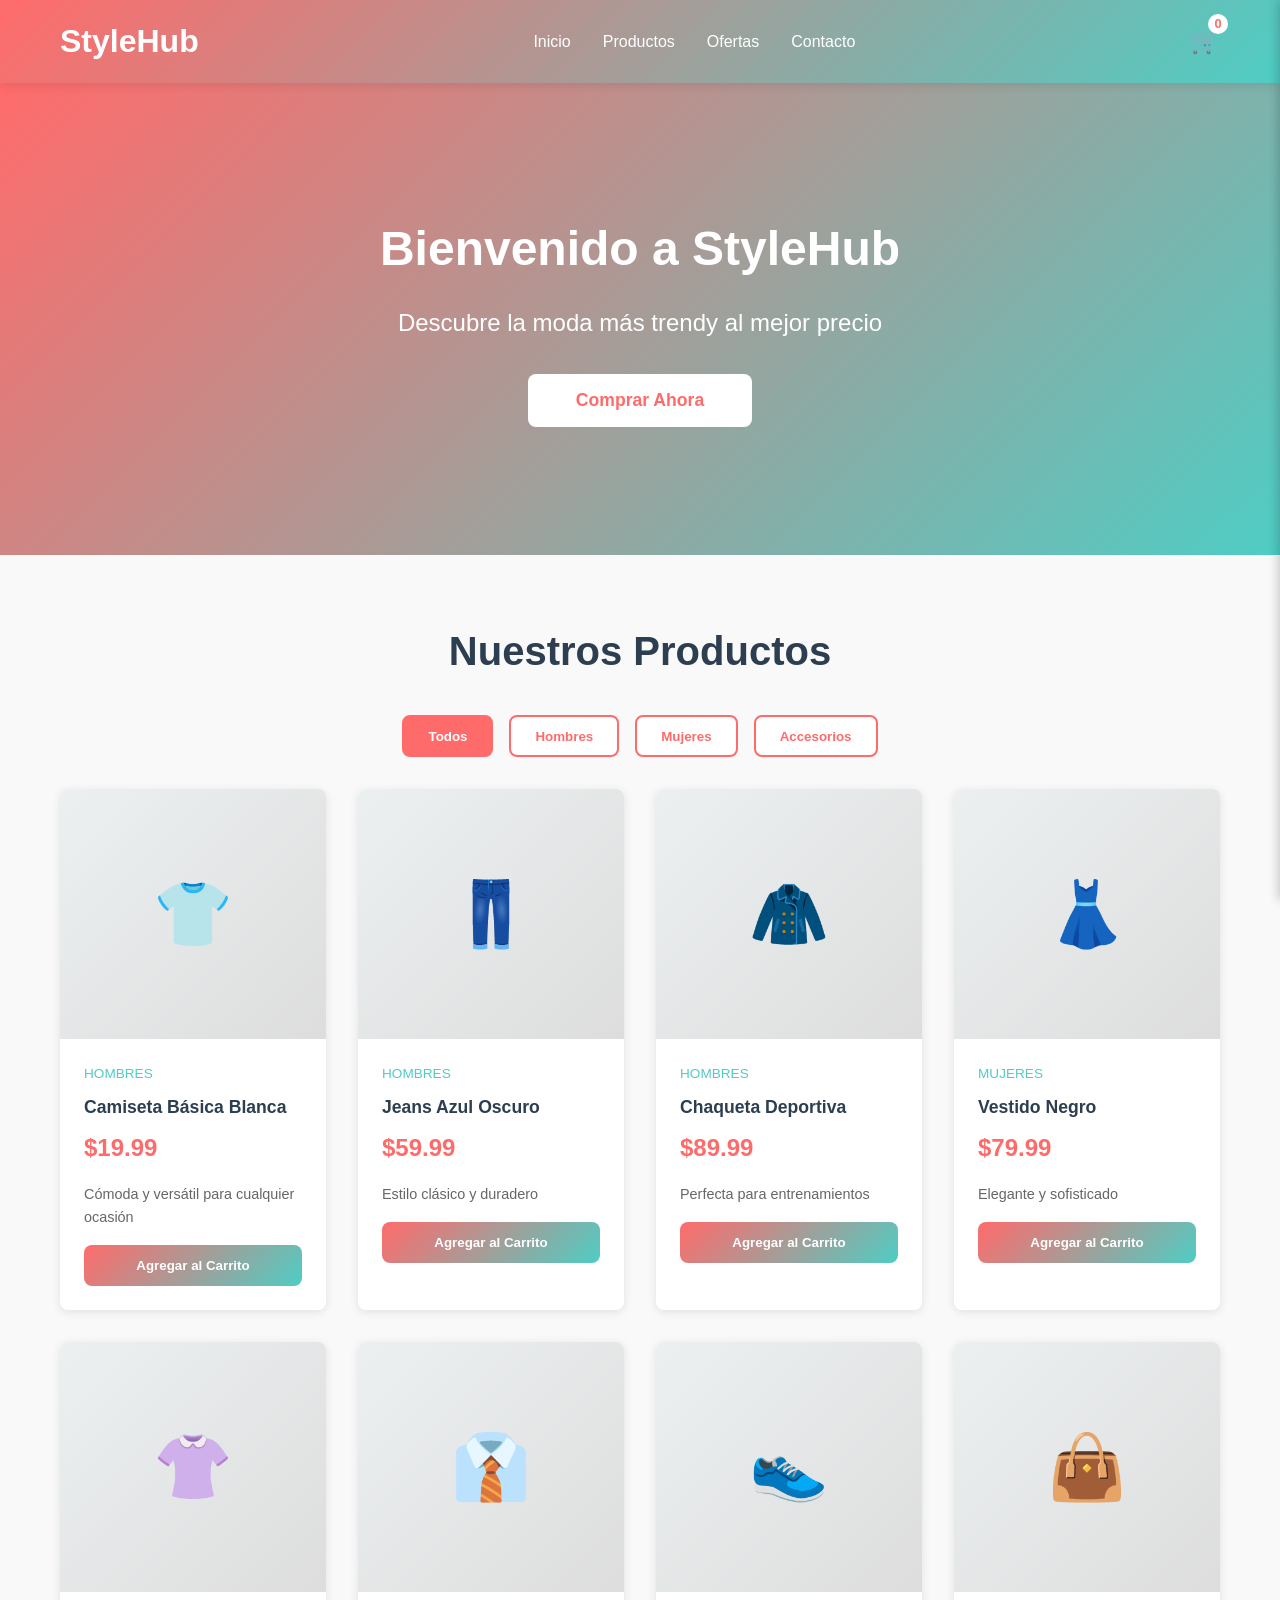
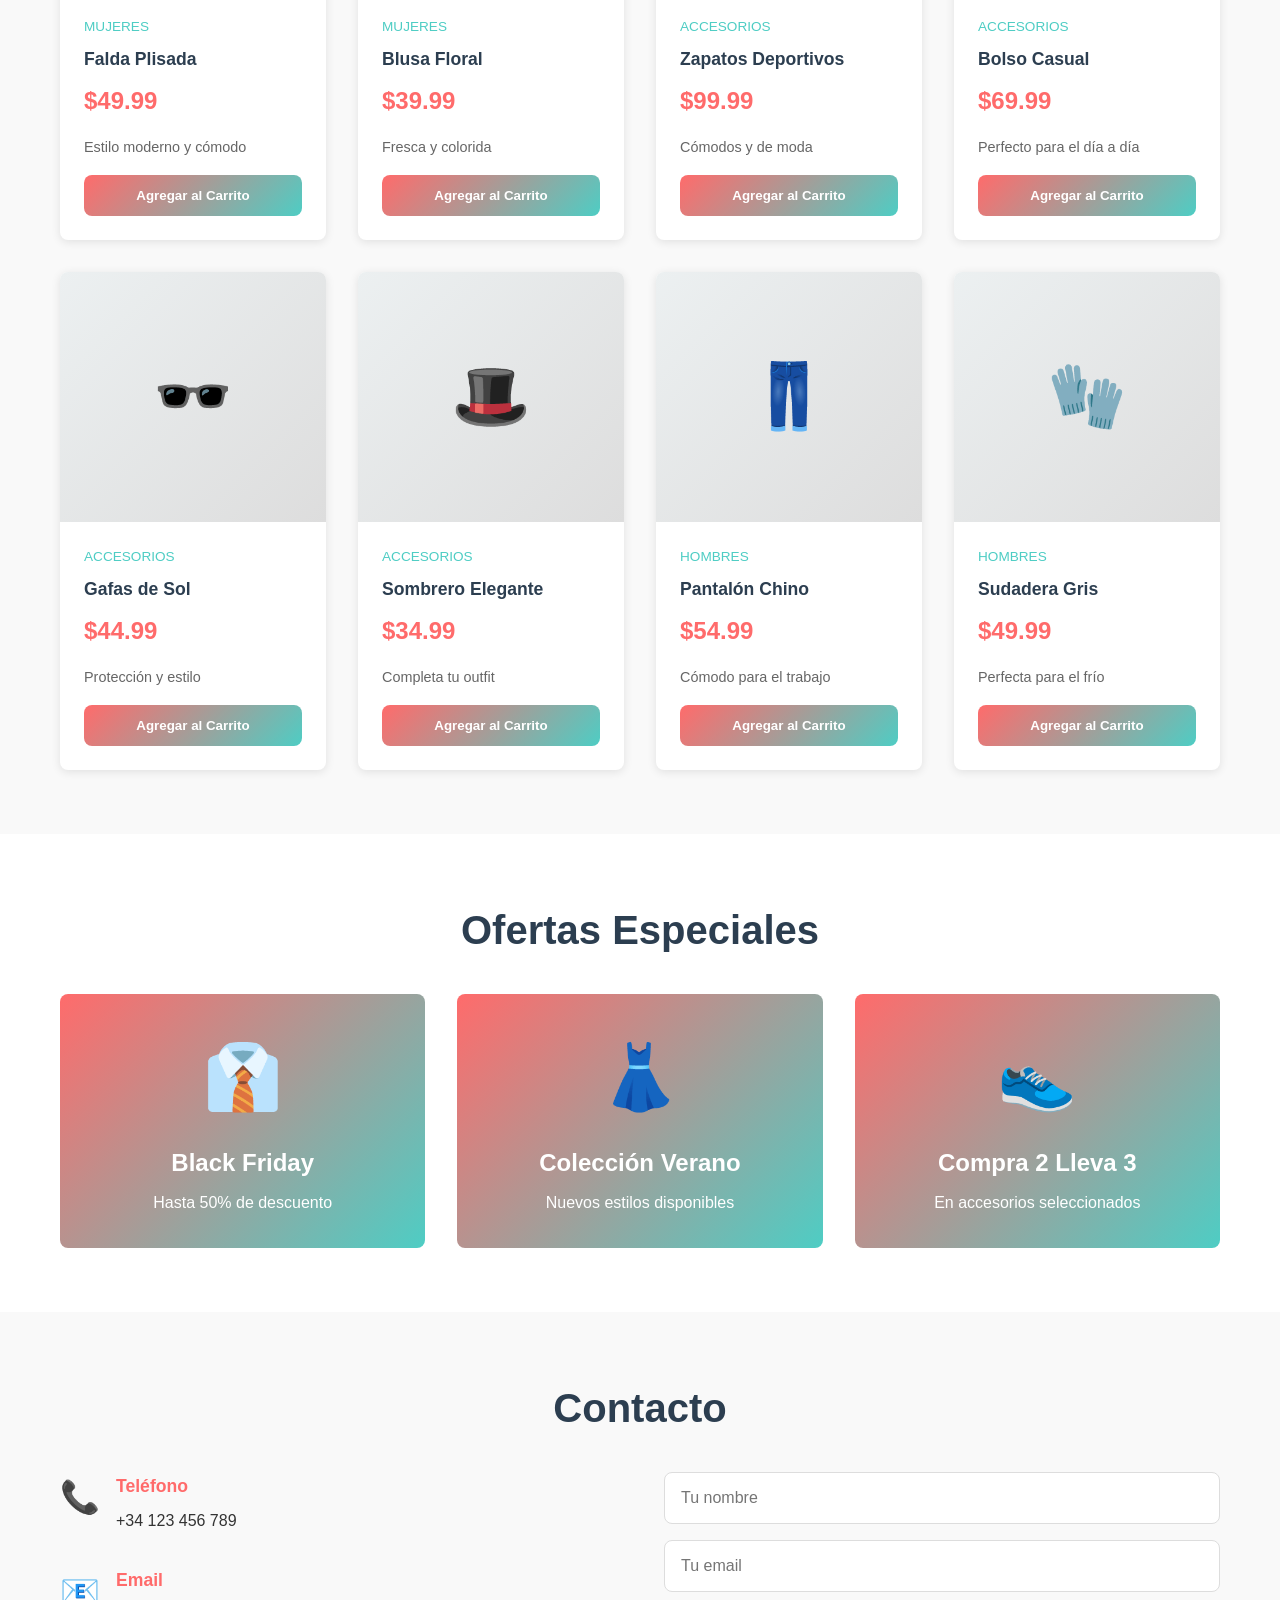
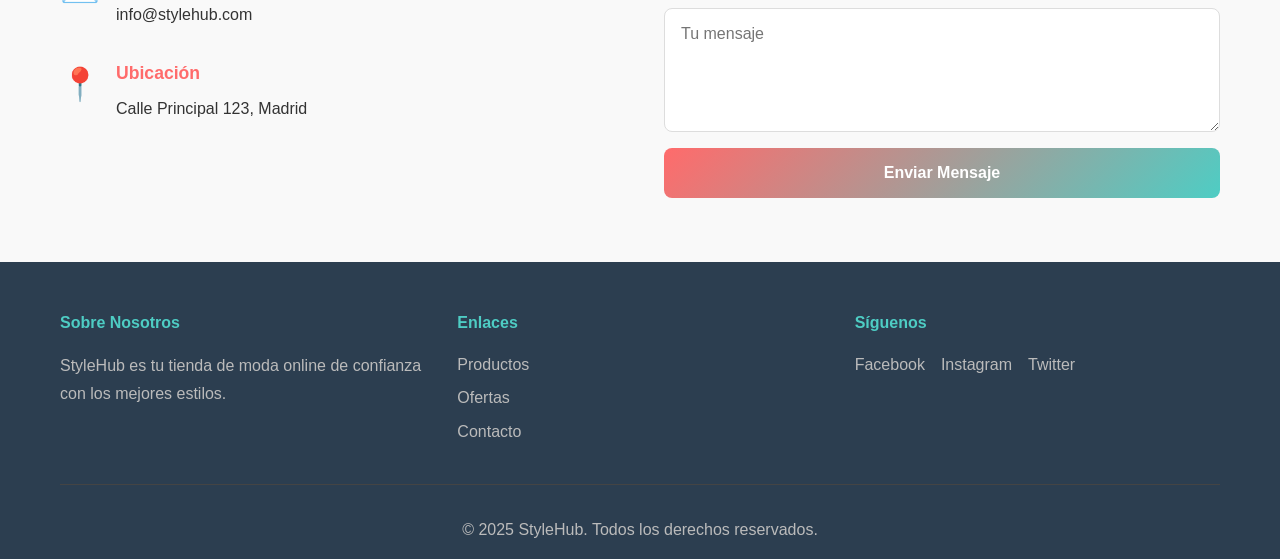
==== 01_Proyecto/index.html @ cab432ef "Add files via upload" ====
<!DOCTYPE html>
<html lang="es">
<head>
    <meta charset="UTF-8">
    <meta name="viewport" content="width=device-width, initial-scale=1.0">
    <title>StyleHub - Tienda de Ropa</title>
    <link rel="stylesheet" href="styles.css">
</head>
<body>
    <!-- Header -->
    <header class="header">
        <div class="container">
            <div class="header-content">
                <div class="logo">
                    <h1>StyleHub</h1>
                </div>
                <nav class="nav">
                    <a href="#inicio">Inicio</a>
                    <a href="#productos">Productos</a>
                    <a href="#ofertas">Ofertas</a>
                    <a href="#contacto">Contacto</a>
                </nav>
                <div class="cart-icon" onclick="toggleCart()">
                    <span>🛒</span>
                    <span class="cart-count" id="cartCount">0</span>
                </div>
            </div>
        </div>
    </header>

    <!-- Carrito desplegable -->
    <div class="cart-sidebar" id="cartSidebar">
        <div class="cart-header">
            <h2>Mi Carrito</h2>
            <button onclick="toggleCart()" class="close-btn">&times;</button>
        </div>
        <div class="cart-items" id="cartItems">
            <p class="empty-cart">El carrito está vacío</p>
        </div>
        <div class="cart-footer">
            <div class="cart-total">
                <strong>Total: $<span id="cartTotal">0.00</span></strong>
            </div>
            <button class="checkout-btn" onclick="checkout()">Comprar</button>
        </div>
    </div>

    <!-- Hero Section -->
    <section class="hero" id="inicio">
        <div class="hero-content">
            <h2>Bienvenido a StyleHub</h2>
            <p>Descubre la moda más trendy al mejor precio</p>
            <button class="cta-btn" onclick="scrollToProducts()">Comprar Ahora</button>
        </div>
    </section>

    <!-- Productos -->
    <section class="products-section" id="productos">
        <div class="container">
            <h2 class="section-title">Nuestros Productos</h2>
            <div class="filters">
                <button class="filter-btn active" onclick="filterProducts('todos')">Todos</button>
                <button class="filter-btn" onclick="filterProducts('hombres')">Hombres</button>
                <button class="filter-btn" onclick="filterProducts('mujeres')">Mujeres</button>
                <button class="filter-btn" onclick="filterProducts('accesorios')">Accesorios</button>
            </div>
            <div class="products-grid" id="productsGrid">
                <!-- Los productos se generarán con JavaScript -->
            </div>
        </div>
    </section>

    <!-- Ofertas -->
    <section class="offers-section" id="ofertas">
        <div class="container">
            <h2 class="section-title">Ofertas Especiales</h2>
            <div class="offers-grid">
                <div class="offer-card">
                    <div class="offer-image">👔</div>
                    <h3>Black Friday</h3>
                    <p>Hasta 50% de descuento</p>
                </div>
                <div class="offer-card">
                    <div class="offer-image">👗</div>
                    <h3>Colección Verano</h3>
                    <p>Nuevos estilos disponibles</p>
                </div>
                <div class="offer-card">
                    <div class="offer-image">👟</div>
                    <h3>Compra 2 Lleva 3</h3>
                    <p>En accesorios seleccionados</p>
                </div>
            </div>
        </div>
    </section>

    <!-- Contacto -->
    <section class="contact-section" id="contacto">
        <div class="container">
            <h2 class="section-title">Contacto</h2>
            <div class="contact-content">
                <div class="contact-info">
                    <div class="info-item">
                        <span class="icon">📞</span>
                        <div>
                            <h4>Teléfono</h4>
                            <p>+34 123 456 789</p>
                        </div>
                    </div>
                    <div class="info-item">
                        <span class="icon">📧</span>
                        <div>
                            <h4>Email</h4>
                            <p>info@stylehub.com</p>
                        </div>
                    </div>
                    <div class="info-item">
                        <span class="icon">📍</span>
                        <div>
                            <h4>Ubicación</h4>
                            <p>Calle Principal 123, Madrid</p>
                        </div>
                    </div>
                </div>
                <form class="contact-form" onsubmit="handleSubmit(event)">
                    <input type="text" placeholder="Tu nombre" required>
                    <input type="email" placeholder="Tu email" required>
                    <textarea placeholder="Tu mensaje" rows="5" required></textarea>
                    <button type="submit" class="submit-btn">Enviar Mensaje</button>
                </form>
            </div>
        </div>
    </section>

    <!-- Footer -->
    <footer class="footer">
        <div class="container">
            <div class="footer-content">
                <div class="footer-section">
                    <h4>Sobre Nosotros</h4>
                    <p>StyleHub es tu tienda de moda online de confianza con los mejores estilos.</p>
                </div>
                <div class="footer-section">
                    <h4>Enlaces</h4>
                    <ul>
                        <li><a href="#productos">Productos</a></li>
                        <li><a href="#ofertas">Ofertas</a></li>
                        <li><a href="#contacto">Contacto</a></li>
                    </ul>
                </div>
                <div class="footer-section">
                    <h4>Síguenos</h4>
                    <div class="social-links">
                        <a href="#">Facebook</a>
                        <a href="#">Instagram</a>
                        <a href="#">Twitter</a>
                    </div>
                </div>
            </div>
            <div class="footer-bottom">
                <p>&copy; 2025 StyleHub. Todos los derechos reservados.</p>
            </div>
        </div>
    </footer>

    <script src="script.js"></script>
</body>
</html>
---- 01_Proyecto/styles.css ----
* {
    margin: 0;
    padding: 0;
    box-sizing: border-box;
}

:root {
    --primary-color: #ff6b6b;
    --secondary-color: #4ecdc4;
    --dark-color: #2c3e50;
    --light-color: #ecf0f1;
    --text-color: #333;
    --border-radius: 8px;
    --transition: all 0.3s ease;
}

body {
    font-family: 'Segoe UI', Tahoma, Geneva, Verdana, sans-serif;
    color: var(--text-color);
    line-height: 1.6;
    overflow-x: hidden;
}

.container {
    max-width: 1200px;
    margin: 0 auto;
    padding: 0 20px;
}

/* Header */
.header {
    background: linear-gradient(135deg, var(--primary-color), var(--secondary-color));
    color: white;
    padding: 1rem 0;
    position: sticky;
    top: 0;
    z-index: 100;
    box-shadow: 0 2px 10px rgba(0, 0, 0, 0.1);
}

.header-content {
    display: flex;
    justify-content: space-between;
    align-items: center;
}

.logo h1 {
    font-size: 2rem;
    font-weight: 700;
}

.nav {
    display: flex;
    gap: 2rem;
}

.nav a {
    color: white;
    text-decoration: none;
    font-weight: 500;
    transition: var(--transition);
}

.nav a:hover {
    opacity: 0.8;
    text-shadow: 0 0 10px rgba(255, 255, 255, 0.5);
}

.cart-icon {
    position: relative;
    cursor: pointer;
    font-size: 1.5rem;
    transition: var(--transition);
}

.cart-icon:hover {
    transform: scale(1.1);
}

.cart-count {
    position: absolute;
    top: -8px;
    right: -8px;
    background: #fff;
    color: var(--primary-color);
    border-radius: 50%;
    width: 20px;
    height: 20px;
    display: flex;
    align-items: center;
    justify-content: center;
    font-size: 0.8rem;
    font-weight: bold;
}

/* Carrito Sidebar */
.cart-sidebar {
    position: fixed;
    right: -400px;
    top: 0;
    width: 400px;
    height: 100vh;
    background: white;
    box-shadow: -2px 0 10px rgba(0, 0, 0, 0.2);
    z-index: 1000;
    display: flex;
    flex-direction: column;
    transition: var(--transition);
}

.cart-sidebar.active {
    right: 0;
}

.cart-header {
    display: flex;
    justify-content: space-between;
    align-items: center;
    padding: 1.5rem;
    border-bottom: 1px solid var(--light-color);
}

.cart-header h2 {
    color: var(--primary-color);
}

.close-btn {
    background: none;
    border: none;
    font-size: 1.5rem;
    cursor: pointer;
    color: var(--text-color);
}

.cart-items {
    flex: 1;
    overflow-y: auto;
    padding: 1rem;
}

.cart-item {
    display: flex;
    justify-content: space-between;
    align-items: center;
    padding: 1rem;
    border-bottom: 1px solid var(--light-color);
    border-radius: var(--border-radius);
    margin-bottom: 0.5rem;
}

.cart-item-info {
    flex: 1;
}

.cart-item-name {
    font-weight: 600;
    margin-bottom: 0.25rem;
}

.cart-item-price {
    color: var(--primary-color);
    font-weight: 700;
}

.cart-item-remove {
    background: none;
    border: none;
    color: #e74c3c;
    cursor: pointer;
    font-size: 1rem;
}

.empty-cart {
    text-align: center;
    color: #999;
    padding: 2rem;
}

.cart-footer {
    border-top: 2px solid var(--light-color);
    padding: 1.5rem;
}

.cart-total {
    text-align: right;
    margin-bottom: 1rem;
    font-size: 1.2rem;
}

.checkout-btn {
    width: 100%;
    padding: 1rem;
    background: linear-gradient(135deg, var(--primary-color), var(--secondary-color));
    color: white;
    border: none;
    border-radius: var(--border-radius);
    font-size: 1rem;
    font-weight: 600;
    cursor: pointer;
    transition: var(--transition);
}

.checkout-btn:hover {
    transform: translateY(-2px);
    box-shadow: 0 5px 20px rgba(0, 0, 0, 0.2);
}

/* Hero Section */
.hero {
    background: linear-gradient(135deg, var(--primary-color), var(--secondary-color));
    color: white;
    padding: 8rem 2rem;
    text-align: center;
}

.hero-content h2 {
    font-size: 3rem;
    margin-bottom: 1rem;
}

.hero-content p {
    font-size: 1.5rem;
    margin-bottom: 2rem;
}

.cta-btn {
    padding: 1rem 3rem;
    background: white;
    color: var(--primary-color);
    border: none;
    border-radius: var(--border-radius);
    font-size: 1.1rem;
    font-weight: 600;
    cursor: pointer;
    transition: var(--transition);
}

.cta-btn:hover {
    transform: scale(1.05);
    box-shadow: 0 5px 20px rgba(0, 0, 0, 0.2);
}

/* Products Section */
.products-section {
    padding: 4rem 0;
    background: #f9f9f9;
}

.section-title {
    text-align: center;
    font-size: 2.5rem;
    margin-bottom: 2rem;
    color: var(--dark-color);
}

.filters {
    display: flex;
    gap: 1rem;
    justify-content: center;
    margin-bottom: 2rem;
    flex-wrap: wrap;
}

.filter-btn {
    padding: 0.7rem 1.5rem;
    border: 2px solid var(--primary-color);
    background: white;
    color: var(--primary-color);
    border-radius: var(--border-radius);
    cursor: pointer;
    transition: var(--transition);
    font-weight: 600;
}

.filter-btn.active {
    background: var(--primary-color);
    color: white;
}

.filter-btn:hover {
    background: var(--primary-color);
    color: white;
}

.products-grid {
    display: grid;
    grid-template-columns: repeat(auto-fill, minmax(250px, 1fr));
    gap: 2rem;
}

.product-card {
    background: white;
    border-radius: var(--border-radius);
    overflow: hidden;
    box-shadow: 0 2px 10px rgba(0, 0, 0, 0.1);
    transition: var(--transition);
    cursor: pointer;
}

.product-card:hover {
    transform: translateY(-10px);
    box-shadow: 0 10px 30px rgba(0, 0, 0, 0.15);
}

.product-image {
    width: 100%;
    height: 250px;
    background: linear-gradient(135deg, var(--light-color), #ddd);
    display: flex;
    align-items: center;
    justify-content: center;
    font-size: 4rem;
}

.product-info {
    padding: 1.5rem;
}

.product-category {
    color: var(--secondary-color);
    font-size: 0.85rem;
    text-transform: uppercase;
    margin-bottom: 0.5rem;
}

.product-name {
    font-size: 1.1rem;
    font-weight: 600;
    margin-bottom: 0.5rem;
    color: var(--dark-color);
}

.product-price {
    font-size: 1.5rem;
    color: var(--primary-color);
    font-weight: 700;
    margin-bottom: 1rem;
}

.product-description {
    color: #666;
    font-size: 0.9rem;
    margin-bottom: 1rem;
}

.add-to-cart-btn {
    width: 100%;
    padding: 0.8rem;
    background: linear-gradient(135deg, var(--primary-color), var(--secondary-color));
    color: white;
    border: none;
    border-radius: var(--border-radius);
    cursor: pointer;
    font-weight: 600;
    transition: var(--transition);
}

.add-to-cart-btn:hover {
    transform: scale(1.05);
}

/* Ofertas Section */
.offers-section {
    padding: 4rem 0;
}

.offers-grid {
    display: grid;
    grid-template-columns: repeat(auto-fit, minmax(250px, 1fr));
    gap: 2rem;
}

.offer-card {
    background: linear-gradient(135deg, var(--primary-color), var(--secondary-color));
    color: white;
    padding: 2rem;
    border-radius: var(--border-radius);
    text-align: center;
    transition: var(--transition);
}

.offer-card:hover {
    transform: translateY(-10px);
    box-shadow: 0 10px 30px rgba(0, 0, 0, 0.2);
}

.offer-image {
    font-size: 4rem;
    margin-bottom: 1rem;
}

.offer-card h3 {
    font-size: 1.5rem;
    margin-bottom: 0.5rem;
}

/* Contacto Section */
.contact-section {
    padding: 4rem 0;
    background: #f9f9f9;
}

.contact-content {
    display: grid;
    grid-template-columns: 1fr 1fr;
    gap: 3rem;
    margin-top: 2rem;
}

.contact-info {
    display: flex;
    flex-direction: column;
    gap: 2rem;
}

.info-item {
    display: flex;
    gap: 1rem;
    align-items: flex-start;
}

.info-item .icon {
    font-size: 2rem;
}

.info-item h4 {
    font-size: 1.1rem;
    margin-bottom: 0.5rem;
    color: var(--primary-color);
}

.contact-form {
    display: flex;
    flex-direction: column;
    gap: 1rem;
}

.contact-form input,
.contact-form textarea {
    padding: 1rem;
    border: 1px solid #ddd;
    border-radius: var(--border-radius);
    font-family: inherit;
    font-size: 1rem;
}

.contact-form input:focus,
.contact-form textarea:focus {
    outline: none;
    border-color: var(--primary-color);
    box-shadow: 0 0 10px rgba(255, 107, 107, 0.2);
}

.submit-btn {
    padding: 1rem;
    background: linear-gradient(135deg, var(--primary-color), var(--secondary-color));
    color: white;
    border: none;
    border-radius: var(--border-radius);
    cursor: pointer;
    font-weight: 600;
    transition: var(--transition);
    font-size: 1rem;
}

.submit-btn:hover {
    transform: translateY(-2px);
    box-shadow: 0 5px 20px rgba(0, 0, 0, 0.2);
}

/* Footer */
.footer {
    background: var(--dark-color);
    color: white;
    padding: 3rem 0 1rem;
}

.footer-content {
    display: grid;
    grid-template-columns: repeat(auto-fit, minmax(250px, 1fr));
    gap: 2rem;
    margin-bottom: 2rem;
}

.footer-section h4 {
    margin-bottom: 1rem;
    color: var(--secondary-color);
}

.footer-section p {
    color: #bbb;
    line-height: 1.8;
}

.footer-section ul {
    list-style: none;
}

.footer-section ul li {
    margin-bottom: 0.5rem;
}

.footer-section ul li a,
.social-links a {
    color: #bbb;
    text-decoration: none;
    transition: var(--transition);
}

.footer-section ul li a:hover,
.social-links a:hover {
    color: var(--secondary-color);
}

.social-links {
    display: flex;
    gap: 1rem;
}

.footer-bottom {
    text-align: center;
    padding-top: 2rem;
    border-top: 1px solid #444;
    color: #bbb;
}

/* Responsive */
@media (max-width: 768px) {
    .header-content {
        flex-wrap: wrap;
        gap: 1rem;
    }

    .nav {
        order: 3;
        width: 100%;
        gap: 1rem;
        justify-content: center;
    }

    .hero-content h2 {
        font-size: 2rem;
    }

    .products-grid {
        grid-template-columns: repeat(auto-fill, minmax(200px, 1fr));
        gap: 1rem;
    }

    .contact-content {
        grid-template-columns: 1fr;
    }

    .cart-sidebar {
        width: 100%;
        right: -100%;
    }

    .section-title {
        font-size: 1.8rem;
    }

    .filters {
        gap: 0.5rem;
    }

    .filter-btn {
        padding: 0.5rem 1rem;
        font-size: 0.9rem;
    }
}

@media (max-width: 480px) {
    .header {
        padding: 0.5rem 0;
    }

    .logo h1 {
        font-size: 1.5rem;
    }

    .nav {
        display: none;
    }

    .hero {
        padding: 3rem 1rem;
    }

    .hero-content h2 {
        font-size: 1.5rem;
    }

    .hero-content p {
        font-size: 1rem;
    }

    .products-grid {
        grid-template-columns: repeat(auto-fill, minmax(150px, 1fr));
    }
}
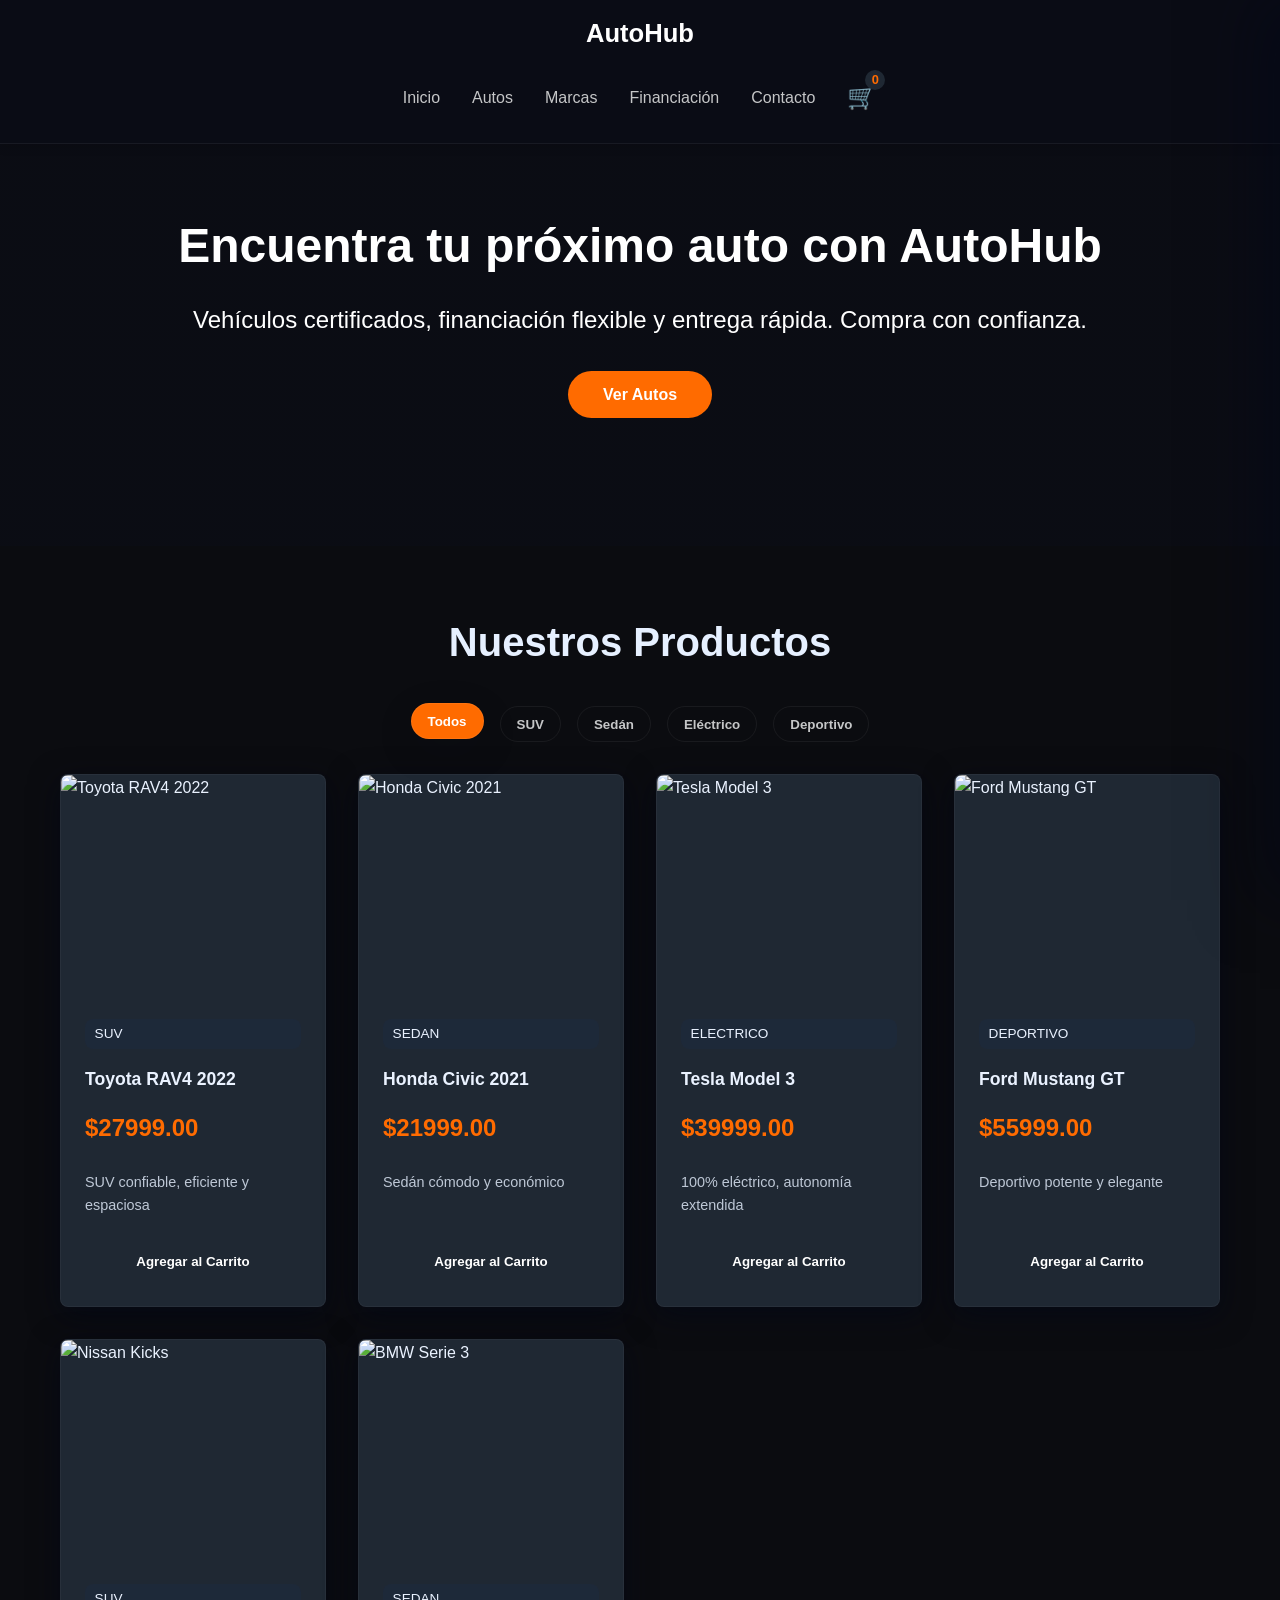
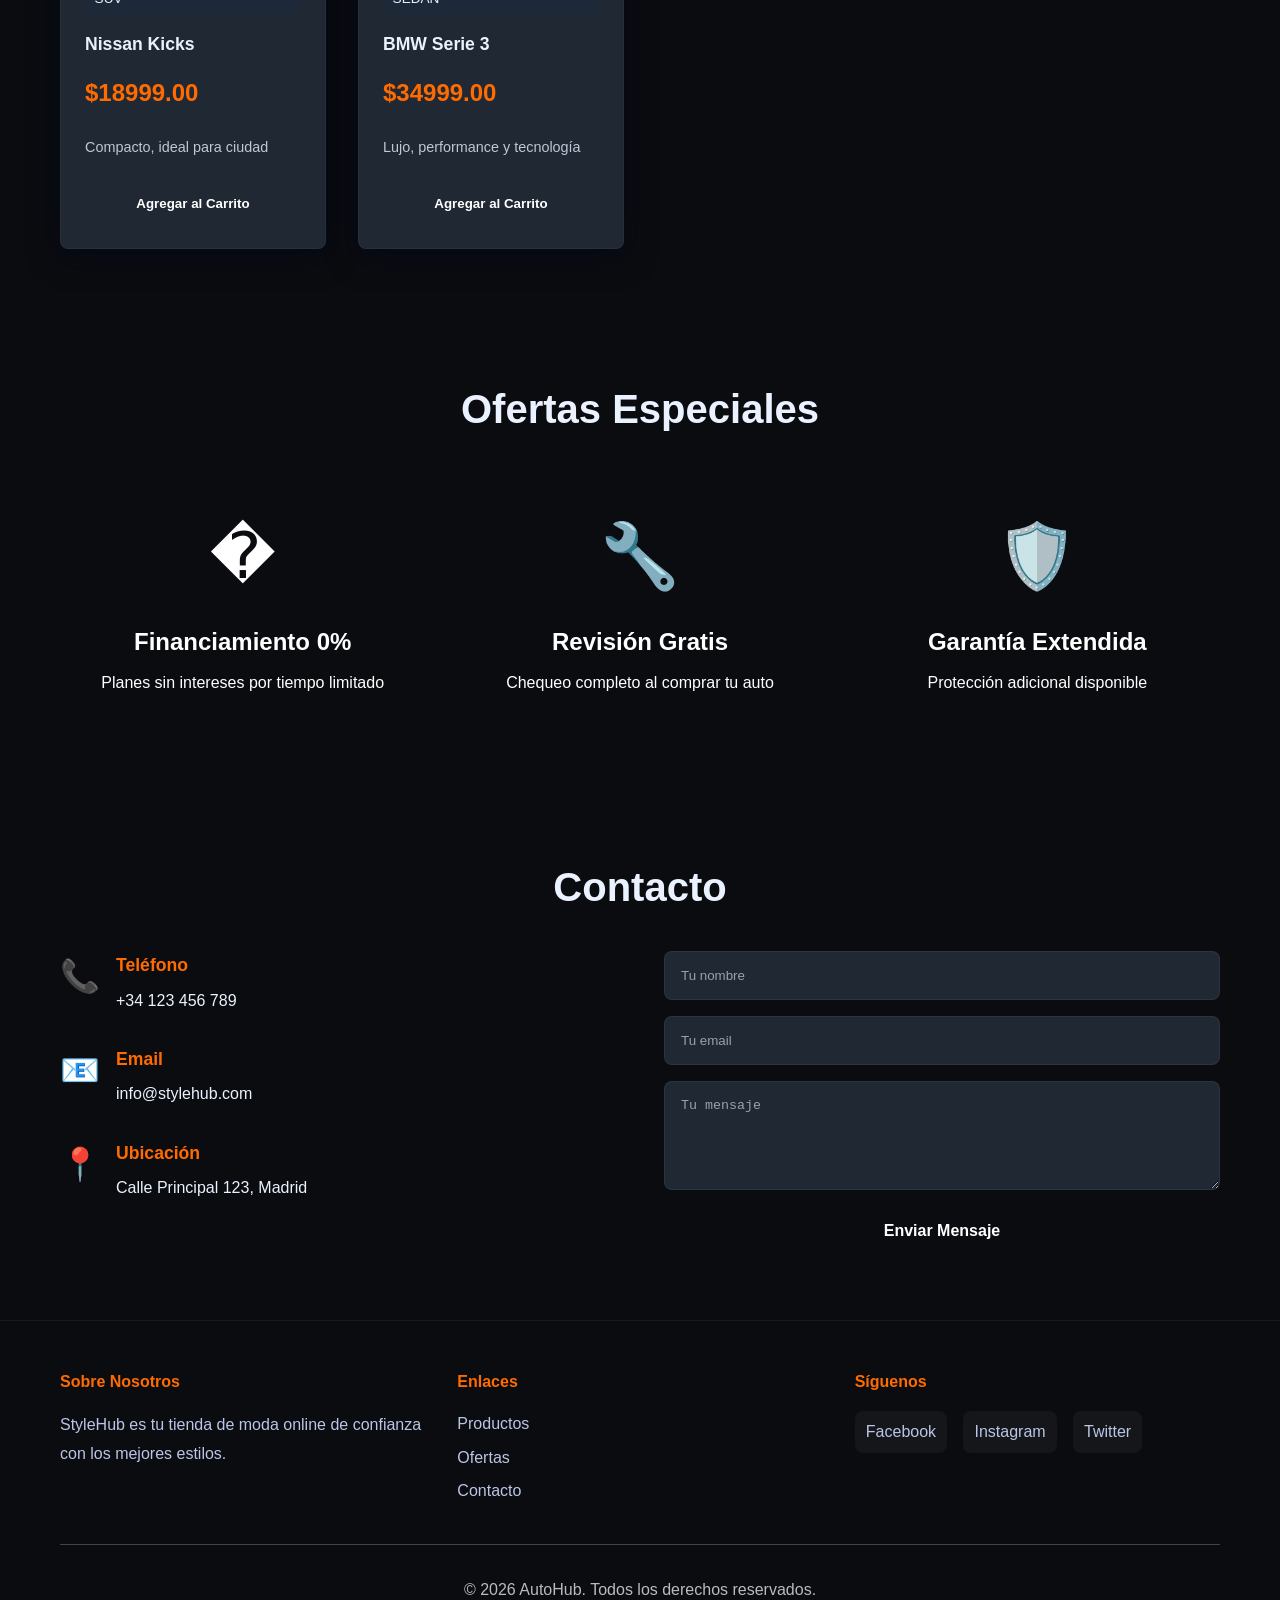
==== commit fdc72649: "primer commit" ====
--- a/01_Proyecto/index.html
+++ b/01_Proyecto/index.html
@@ -3,30 +3,34 @@
 <head>
     <meta charset="UTF-8">
     <meta name="viewport" content="width=device-width, initial-scale=1.0">
-    <title>StyleHub - Tienda de Ropa</title>
+    <title>AutoHub - Venta de Autos</title>
     <link rel="stylesheet" href="styles.css">
 </head>
 <body>
+
     <!-- Header -->
-    <header class="header">
+    <header class="header ampliado">
         <div class="container">
             <div class="header-content">
                 <div class="logo">
-                    <h1>StyleHub</h1>
+                    <h1>AutoHub</h1>
                 </div>
-                <nav class="nav">
-                    <a href="#inicio">Inicio</a>
-                    <a href="#productos">Productos</a>
-                    <a href="#ofertas">Ofertas</a>
-                    <a href="#contacto">Contacto</a>
-                </nav>
-                <div class="cart-icon" onclick="toggleCart()">
-                    <span>🛒</span>
-                    <span class="cart-count" id="cartCount">0</span>
+                <div class="abajo">
+                        <nav class="nav">
+                        <a href="#inicio">Inicio</a>
+                        <a href="#productos">Autos</a>
+                        <a href="#marcas">Marcas</a>
+                        <a href="#financiacion">Financiación</a>
+                        <a href="#contacto">Contacto</a>
+                    </nav>
+                    <div class="cart-icon" onclick="toggleCart()">
+                        <span>🛒</span>
+                        <span class="cart-count" id="cartCount">0</span>
                 </div>
+                
             </div>
         </div>
-    </header>
+    </header> 
 
     <!-- Carrito desplegable -->
     <div class="cart-sidebar" id="cartSidebar">
@@ -46,11 +50,11 @@
     </div>
 
     <!-- Hero Section -->
-    <section class="hero" id="inicio">
+    <section class="hero margen-header" id="inicio">
         <div class="hero-content">
-            <h2>Bienvenido a StyleHub</h2>
-            <p>Descubre la moda más trendy al mejor precio</p>
-            <button class="cta-btn" onclick="scrollToProducts()">Comprar Ahora</button>
+            <h2>Encuentra tu próximo auto con AutoHub</h2>
+            <p>Vehículos certificados, financiación flexible y entrega rápida. Compra con confianza.</p>
+            <button class="cta-btn" onclick="scrollToProducts()">Ver Autos</button>
         </div>
     </section>
 
@@ -59,10 +63,11 @@
         <div class="container">
             <h2 class="section-title">Nuestros Productos</h2>
             <div class="filters">
-                <button class="filter-btn active" onclick="filterProducts('todos')">Todos</button>
-                <button class="filter-btn" onclick="filterProducts('hombres')">Hombres</button>
-                <button class="filter-btn" onclick="filterProducts('mujeres')">Mujeres</button>
-                <button class="filter-btn" onclick="filterProducts('accesorios')">Accesorios</button>
+                <button class="filter-btn active" onclick="filterProducts('todos', this)">Todos</button>
+                <button class="filter-btn" onclick="filterProducts('suv', this)">SUV</button>
+                <button class="filter-btn" onclick="filterProducts('sedan', this)">Sedán</button>
+                <button class="filter-btn" onclick="filterProducts('electrico', this)">Eléctrico</button>
+                <button class="filter-btn" onclick="filterProducts('deportivo', this)">Deportivo</button>
             </div>
             <div class="products-grid" id="productsGrid">
                 <!-- Los productos se generarán con JavaScript -->
@@ -76,19 +81,19 @@
             <h2 class="section-title">Ofertas Especiales</h2>
             <div class="offers-grid">
                 <div class="offer-card">
-                    <div class="offer-image">👔</div>
-                    <h3>Black Friday</h3>
-                    <p>Hasta 50% de descuento</p>
+                    <div class="offer-image">�</div>
+                    <h3>Financiamiento 0%</h3>
+                    <p>Planes sin intereses por tiempo limitado</p>
                 </div>
                 <div class="offer-card">
-                    <div class="offer-image">👗</div>
-                    <h3>Colección Verano</h3>
-                    <p>Nuevos estilos disponibles</p>
+                    <div class="offer-image">🔧</div>
+                    <h3>Revisión Gratis</h3>
+                    <p>Chequeo completo al comprar tu auto</p>
                 </div>
                 <div class="offer-card">
-                    <div class="offer-image">👟</div>
-                    <h3>Compra 2 Lleva 3</h3>
-                    <p>En accesorios seleccionados</p>
+                    <div class="offer-image">🛡️</div>
+                    <h3>Garantía Extendida</h3>
+                    <p>Protección adicional disponible</p>
                 </div>
             </div>
         </div>
@@ -158,7 +163,7 @@
                 </div>
             </div>
             <div class="footer-bottom">
-                <p>&copy; 2025 StyleHub. Todos los derechos reservados.</p>
+                <p>&copy; 2026 AutoHub. Todos los derechos reservados.</p>
             </div>
         </div>
     </footer>
--- a/01_Proyecto/styles.css
+++ b/01_Proyecto/styles.css
@@ -1,53 +1,181 @@
+/*
+ * styles.css — Sistema de estilos de AutoHub
+ * - Archivo principal de estilos: variables, layout, componentes y responsive
+ * - Comentarios explicativos añadidos para facilitar mantenimiento y cambios
+ */
+
+/* Reset básico y modelo de caja */
 * {
     margin: 0;
     padding: 0;
     box-sizing: border-box;
-}
-
+} 
+
+/* Base del documento — establece fondo global y padding para el header fijo */
 :root {
-    --primary-color: #ff6b6b;
-    --secondary-color: #4ecdc4;
-    --dark-color: #2c3e50;
-    --light-color: #ecf0f1;
-    --text-color: #333;
+    --bg-color: #0B0C10;       /* Fondo único para TODO el sitio */
+    --card-bg: #1F2833;        /* Gris acero para resaltar sutilmente cajas */
+    --primary-color: #ff6b00;  /* Tu azul de marca */
+    --accent-color: #ff6b00;   /* Color naranja para detalles/botones */
+    --text-color: #eaf2ff;
+    --silver: #C5C6C7;
     --border-radius: 8px;
     --transition: all 0.3s ease;
-}
-
+    --header-height: 9rem;  /*aumentado para más separación */
+    --header-bg: rgba(11,13,23,.95); /* fondo opaco del header */
+    --muted-border: rgba(255,255,255,0.06);
+    --content-gap: 0;/* espacio extra entre header y contenido reducido para evitar hueco grande */
+}   
+html, body { height: 100%; background-color: var(--bg-color); }
 body {
     font-family: 'Segoe UI', Tahoma, Geneva, Verdana, sans-serif;
     color: var(--text-color);
+    background-color: var(--bg-color);
     line-height: 1.6;
     overflow-x: hidden;
-}
-
+    /* padding-top = espacio reservado para header fijo + gap para separación visual */
+    padding-top: var(--header-height); /* header + separación */
+}  
+
+
+.error-message {
+    background-color: rgba(255, 0, 0, 0.1); /* Fondo rojo clarito */
+    color: #ff4d4d; /* Texto rojo */
+    padding: 10px;
+    border-radius: 5px;
+    border: 1px solid #ff4d4d;
+    margin-bottom: 15px;
+    font-size: 14px;
+    text-align: center;
+}
+
+/* Contenedor reutilizable (centrado y con padding lateral)
+   Usado en header, secciones y layout para mantener ancho consistente */
 .container {
     max-width: 1200px;
     margin: 0 auto;
     padding: 0 20px;
-}
-
-/* Header */
+    background: transparent; /* aseguro que no haya fondo blanco */
+} 
+
+/* Header — barra fija superior
+   - Position fixed: permanece visible
+   - Height controlada por --header-height
+   - Usa background y border sutil para separar del contenido */
+
+/* Estilos para las pestañas de Login/Registro */
+.tabs {
+    display: flex;
+    justify-content: center;
+    gap: 100px;
+    margin-bottom: 2rem;
+} 
+
+.tab-btn {
+    text-decoration: none; /* ESTO QUITA LA LÍNEA */
+    color: var(--text-color);
+    font-weight: 600;
+    padding: 10px 20px;
+    transition: var(--transition);
+    border-bottom: 2px solid transparent; /* Línea decorativa opcional */
+}
+
+.tab-btn.active {
+    color: var(--primary-color);
+    border-bottom: 2px solid var(--primary-color); /* Solo subraya el activo con estilo */
+}
+
+.tab-btn:hover {
+    color: var(--secondary-color);
+    text-decoration: none; /* Asegura que al pasar el mouse ' (no) aparezca la línea */
+}
+
 .header {
-    background: linear-gradient(135deg, var(--primary-color), var(--secondary-color));
-    color: white;
-    padding: 1rem 0;
-    position: sticky;
+    background: var(--header-bg); /* fondo opaco para ocultar contenido de fondo */
+    color: white;
+    padding: 0 12px;
+    position: fixed; /* fijado al tope */
     top: 0;
-    z-index: 100;
-    box-shadow: 0 2px 10px rgba(0, 0, 0, 0.1);
-}
-
-.header-content {
-    display: flex;
+    left: 0;
+    right: 0;
+    height: var(--header-height);
+    z-index: 1000;
+    box-shadow: 0 2px 10px rgba(0, 0, 0, 0.15);
+    border-bottom: 1px solid var(--muted-border);
+    display: flex;
+    align-items: center;
+} 
+
+.ampliado{
+    height: 9rem;
+}
+
+.ubicado{
+    position: relative;
+    top: 0rem;
+}
+
+.abajo{
+    display: flex;
+    justify-content: center;
+    align-items: space-between;
+    gap: 2rem;
+    position: relative;
+    bottom: -4rem;
+}
+
+.disposicion{
+    display: flex;
+    flex-direction: column;
     justify-content: space-between;
     align-items: center;
-}
+    width: 100%;
+}
+
+/* Layout interno del header: facilita centrar el logo y colocar el carrito a la derecha */
+.header .header-content {
+    display: flex;
+    align-items: center;
+    position: relative;
+    gap: 1rem;
+    width: 100%;
+}
+
+.logo {
+    position: absolute;
+    left: 50%;
+    margin-bottom: 6rem;
+    transform: translateX(-50%);
+    margin: 0;
+}
+
+.nav {
+    display: flex;
+    gap: 2rem;
+    align-items: center;
+    justify-content: flex-start;
+    flex: 1;
+}
+
+.cart-icon {
+    margin-left: auto;
+} 
 
 .logo h1 {
-    font-size: 2rem;
-    font-weight: 700;
-}
+    font-size: 1.6rem;
+    font-weight: 800;
+    margin: 0;
+    padding: 0;
+    color: white;
+    line-height: var(--header-height); /* centra verticalmente */
+    text-align: center;
+}
+
+.header .container { 
+    height: 80%;
+    padding: 0 20px; 
+}
+
 
 .nav {
     display: flex;
@@ -55,17 +183,24 @@
 }
 
 .nav a {
-    color: white;
+    color: var(--silver);
     text-decoration: none;
     font-weight: 500;
     transition: var(--transition);
 }
 
 .nav a:hover {
+    color: white;
+} 
+
+.nav a:hover {
     opacity: 0.8;
     text-shadow: 0 0 10px rgba(255, 255, 255, 0.5);
 }
 
+/* Icono del carrito en el header
+   - Clickable (activar/desactivar sidebar)
+   - Escalable on hover para indicar interactividad */
 .cart-icon {
     position: relative;
     cursor: pointer;
@@ -75,13 +210,16 @@
 
 .cart-icon:hover {
     transform: scale(1.1);
-}
-
+} 
+
+/* Contador de items en el carrito (badge)
+   - Posicionado relativo al .cart-icon
+   - Estilo redondeado y compacto para comunicar la cantidad */
 .cart-count {
     position: absolute;
     top: -8px;
     right: -8px;
-    background: #fff;
+    background: #1F2833;
     color: var(--primary-color);
     border-radius: 50%;
     width: 20px;
@@ -91,27 +229,46 @@
     justify-content: center;
     font-size: 0.8rem;
     font-weight: bold;
-}
-
-/* Carrito Sidebar */
+} 
+
+/* Carrito Sidebar — panel lateral
+   - Hidden por defecto (right: -420px)
+   - Al añadir la clase .active se desliza a la vista (right: 0)
+   - Usa un fondo claro y sombra para destacarse sobre el fondo oscuro */
 .cart-sidebar {
     position: fixed;
-    right: -400px;
+    right: -420px;
     top: 0;
-    width: 400px;
+    width: 420px;
     height: 100vh;
-    background: white;
-    box-shadow: -2px 0 10px rgba(0, 0, 0, 0.2);
+    background: linear-gradient(180deg, #1F2833, #1F2833);
+    box-shadow: -20px 0 60px rgba(2,6,23,0.5);
     z-index: 1000;
     display: flex;
     flex-direction: column;
-    transition: var(--transition);
-}
+    transition: right 0.35s cubic-bezier(.2,.9,.2,1);
+    border-left: 1px solid rgba(11,13,23,0.03);
+} 
 
 .cart-sidebar.active {
     right: 0;
 }
 
+/* Capa de oscurecimiento (overlay)
+   - Añadida dinámicamente cuando el sidebar está abierto
+   - Evita interacción con el contenido y centra la atención en el carrito */
+.cart-overlay {
+    position: fixed;
+    inset: 0;
+    background: rgba(2,6,23,0.45);
+    z-index: 900;
+    transition: opacity 0.25s ease;
+} 
+
+
+/* Cabecera del carrito
+   - Contiene título y botón de cerrar
+   - Border-bottom separa visualmente del contenido (items) */
 .cart-header {
     display: flex;
     justify-content: space-between;
@@ -122,7 +279,7 @@
 
 .cart-header h2 {
     color: var(--primary-color);
-}
+} 
 
 .close-btn {
     background: none;
@@ -132,12 +289,16 @@
     color: var(--text-color);
 }
 
+/* Contenedor de items del carrito
+   - Scrollable si hay muchos items
+   - Cada .cart-item está separado por un borde y tiene información (nombre, precio, eliminar) */
 .cart-items {
     flex: 1;
     overflow-y: auto;
     padding: 1rem;
 }
 
+/* Item individual del carrito */
 .cart-item {
     display: flex;
     justify-content: space-between;
@@ -168,7 +329,7 @@
     color: #e74c3c;
     cursor: pointer;
     font-size: 1rem;
-}
+} 
 
 .empty-cart {
     text-align: center;
@@ -176,6 +337,9 @@
     padding: 2rem;
 }
 
+/* Pie del carrito — totales y acciones
+   - Separador superior y espacio para resumen y botón de checkout
+   - .checkout-btn es CTA principal dentro del panel */
 .cart-footer {
     border-top: 2px solid var(--light-color);
     padding: 1.5rem;
@@ -198,53 +362,68 @@
     font-weight: 600;
     cursor: pointer;
     transition: var(--transition);
-}
+} 
 
 .checkout-btn:hover {
     transform: translateY(-2px);
     box-shadow: 0 5px 20px rgba(0, 0, 0, 0.2);
 }
 
-/* Hero Section */
+/* Hero Section — área prominente de marketing
+   - Imagen de fondo con overlay para asegurar legibilidad del texto
+   - CTA destacado con .cta-btn */
 .hero {
-    background: linear-gradient(135deg, var(--primary-color), var(--secondary-color));
+    background: linear-gradient(rgba(11,13,23,0.55), rgba(11,13,23,0.55)), url('https://images.unsplash.com/photo-1503376780353-7e6692767b70?auto=format&fit=crop&w=1800&q=80') center/cover no-repeat;
     color: white;
     padding: 8rem 2rem;
     text-align: center;
-}
+} 
 
 .hero-content h2 {
     font-size: 3rem;
     margin-bottom: 1rem;
 }
 
+.hero .cta-btn {
+    padding: 0.9rem 2.2rem;
+    background: var(--accent-color);
+    color: white;
+    border-radius: 40px;
+    font-weight: 700;
+}
+
+
 .hero-content p {
     font-size: 1.5rem;
     margin-bottom: 2rem;
 }
 
 .cta-btn {
-    padding: 1rem 3rem;
-    background: white;
-    color: var(--primary-color);
+    padding: 0.9rem 2.2rem;
+    background: linear-gradient(90deg, var(--accent-color), var(--primary-color));
+    color: white;
     border: none;
-    border-radius: var(--border-radius);
-    font-size: 1.1rem;
-    font-weight: 600;
+    border-radius: 40px;
+    font-size: 1rem;
+    font-weight: 700;
     cursor: pointer;
-    transition: var(--transition);
+    transition: transform 0.18s ease, box-shadow 0.18s ease;
 }
 
 .cta-btn:hover {
-    transform: scale(1.05);
-    box-shadow: 0 5px 20px rgba(0, 0, 0, 0.2);
-}
-
-/* Products Section */
+    transform: translateY(-3px);
+    box-shadow: 0 12px 40px rgba(11,13,23,0.18);
+}
+
+
+/* Products Section — listado de productos y filtros
+   - background transparent para enlazar con fondo global
+   - grid responsive en .products-grid */
 .products-section {
     padding: 4rem 0;
-    background: #f9f9f9;
-}
+    background: transparent; /* match page dark background */
+    color: #e6f0ff;
+} 
 
 .section-title {
     text-align: center;
@@ -262,25 +441,28 @@
 }
 
 .filter-btn {
-    padding: 0.7rem 1.5rem;
-    border: 2px solid var(--primary-color);
-    background: white;
-    color: var(--primary-color);
-    border-radius: var(--border-radius);
+    padding: 0.6rem 1rem;
+    border-radius: 999px;
+    border: 1px solid var(--muted-border);
+    background: transparent;
+    color: var(--silver);
     cursor: pointer;
-    transition: var(--transition);
-    font-weight: 600;
-}
+    transition: all 0.25s ease;
+    font-weight: 700;
+    box-shadow: none;
+} 
 
 .filter-btn.active {
-    background: var(--primary-color);
-    color: white;
+    background: linear-gradient(90deg, var(--accent-color), var(--primary-color));
+    color: white;
+    box-shadow: 0 12px 40px rgba(11,13,23,0.12);
+    transform: translateY(-3px);
 }
 
 .filter-btn:hover {
-    background: var(--primary-color);
-    color: white;
-}
+    transform: translateY(-2px);
+}
+
 
 .products-grid {
     display: grid;
@@ -289,28 +471,101 @@
 }
 
 .product-card {
-    background: white;
+    background-color: var(--card-bg);
     border-radius: var(--border-radius);
     overflow: hidden;
-    box-shadow: 0 2px 10px rgba(0, 0, 0, 0.1);
-    transition: var(--transition);
+    border: 1px solid rgba(255,255,255,0.04);
+    box-shadow: 0 8px 30px rgba(2,6,23,0.6);
+    transition: transform 0.35s ease, box-shadow 0.35s ease;
     cursor: pointer;
-}
+    display: flex;
+    flex-direction: column;
+    color: var(--text-color);
+}  
 
 .product-card:hover {
-    transform: translateY(-10px);
-    box-shadow: 0 10px 30px rgba(0, 0, 0, 0.15);
-}
+    transform: translateY(-12px) scale(1.01);
+    box-shadow: 0 20px 50px rgba(11,13,23,0.12);
+}
+
+.product-info {
+    padding: 1.2rem;
+    flex: 1;
+    display: flex;
+    flex-direction: column;
+    gap: 0.5rem;
+}
+
+.product-category {
+    color: var(--primary-color);
+    font-size: 0.75rem;
+    text-transform: uppercase;
+    margin-bottom: 0.5rem;
+    background: rgba(11,61,145,0.06);
+    padding: 0.25rem 0.6rem;
+    border-radius: 8px;
+    display: inline-block;
+}
+
+.product-price {
+    font-size: 1.35rem;
+    color: var(--accent-color);
+    font-weight: 800;
+    margin-bottom: 0.6rem;
+}
+
+.add-to-cart-btn {
+    width: 100%;
+    padding: 0.8rem;
+    border-radius: 12px;
+    background: linear-gradient(90deg, var(--accent-color), var(--primary-color));
+    color: white;
+    border: none;
+    font-weight: 700;
+    cursor: pointer;
+    transition: transform 0.2s ease, box-shadow 0.2s ease;
+    margin-top: auto;
+}
+
+.add-to-cart-btn:hover {
+    transform: translateY(-3px);
+    box-shadow: 0 10px 30px rgba(11,13,23,0.15);
+}
+
+.card-badge {
+    position: absolute;
+    left: 12px;
+    top: 12px;
+    background: var(--accent-color);
+    color: white;
+    padding: 6px 10px;
+    border-radius: 8px;
+    font-weight: 700;
+    font-size: 0.85rem;
+    box-shadow: 0 6px 18px rgba(0,0,0,0.18);
+}
+
 
 .product-image {
     width: 100%;
-    height: 250px;
+    height: 220px;
     background: linear-gradient(135deg, var(--light-color), #ddd);
-    display: flex;
-    align-items: center;
-    justify-content: center;
-    font-size: 4rem;
-}
+    display: block;
+    position: relative;
+    overflow: hidden;
+}
+.product-image img {
+    width: 100%;
+    height: 100%;
+    object-fit: cover;
+    display: block;
+    transition: transform 0.6s ease;
+}
+
+.product-card:hover .product-image img {
+    transform: scale(1.08) translateY(-4px);
+}
+
 
 .product-info {
     padding: 1.5rem;
@@ -327,8 +582,8 @@
     font-size: 1.1rem;
     font-weight: 600;
     margin-bottom: 0.5rem;
-    color: var(--dark-color);
-}
+    color: #eaf2ff;
+} 
 
 .product-price {
     font-size: 1.5rem;
@@ -338,7 +593,7 @@
 }
 
 .product-description {
-    color: #666;
+    color: rgba(230,240,255,0.8);
     font-size: 0.9rem;
     margin-bottom: 1rem;
 }
@@ -394,11 +649,14 @@
     margin-bottom: 0.5rem;
 }
 
-/* Contacto Section */
+/* Contacto Section — formulario y datos de contacto
+   - Usa var(--bg-color) para mantener fondo uniforme con el resto del sitio
+   - Inputs reutilizan estilos de tarjetas para contraste */
 .contact-section {
     padding: 4rem 0;
-    background: #f9f9f9;
-}
+    background-color: var(--bg-color); /* Asegura el mismo fondo que el resto */
+    color: var(--text-color);
+}   
 
 .contact-content {
     display: grid;
@@ -438,17 +696,22 @@
 .contact-form input,
 .contact-form textarea {
     padding: 1rem;
-    border: 1px solid #ddd;
-    border-radius: var(--border-radius);
-    font-family: inherit;
-    font-size: 1rem;
-}
+    border: 1px solid var(--muted-border);
+    background-color: var(--card-bg); /* Ahora usan el mismo tono que las tarjetas para dar contraste visual */
+    color: var(--text-color);
+    border-radius: 8px;
+} 
 
 .contact-form input:focus,
 .contact-form textarea:focus {
     outline: none;
     border-color: var(--primary-color);
-    box-shadow: 0 0 10px rgba(255, 107, 107, 0.2);
+    box-shadow: 0 0 12px rgba(7, 0, 61, 0.22);
+}
+
+.contact-form input::placeholder,
+.contact-form textarea::placeholder {
+    color: rgba(234,242,255,0.6);
 }
 
 .submit-btn {
@@ -468,12 +731,16 @@
     box-shadow: 0 5px 20px rgba(0, 0, 0, 0.2);
 }
 
+/* Footer — zona inferior
+   - Fondo uniforme (var(--bg-color)) y borde superior sutil para separación
+   - Contiene enlaces y redes sociales */
 /* Footer */
 .footer {
-    background: var(--dark-color);
-    color: white;
+    background-color: var(--bg-color);
+    border-top: 1px solid var(--muted-border);
+    color: var(--text-color);
     padding: 3rem 0 1rem;
-}
+} 
 
 .footer-content {
     display: grid;
@@ -484,33 +751,39 @@
 
 .footer-section h4 {
     margin-bottom: 1rem;
-    color: var(--secondary-color);
+    color: var(--accent-color);
 }
 
 .footer-section p {
-    color: #bbb;
+    color: #b9c6e6;
     line-height: 1.8;
 }
 
-.footer-section ul {
-    list-style: none;
-}
-
-.footer-section ul li {
-    margin-bottom: 0.5rem;
-}
+.footer-section ul { list-style: none; }
+
+.footer-section ul li { margin-bottom: 0.5rem; }
 
 .footer-section ul li a,
 .social-links a {
-    color: #bbb;
+    color: #b9c6e6;
     text-decoration: none;
     transition: var(--transition);
 }
 
 .footer-section ul li a:hover,
 .social-links a:hover {
-    color: var(--secondary-color);
-}
+    color: white;
+    text-decoration: underline;
+}
+
+.social-links a {
+    display: inline-block;
+    background: rgba(255,255,255,0.04);
+    padding: 0.5rem 0.7rem;
+    border-radius: 8px;
+}
+
+.footer-bottom { text-align: center; padding-top: 2rem; color: #9fb3e6; }
 
 .social-links {
     display: flex;
@@ -524,11 +797,22 @@
     color: #bbb;
 }
 
-/* Responsive */
+/* Responsive — ajustes para pantallas pequeñas
+   Controles de grid/flex para optimizar la experiencia móvil */
 @media (max-width: 768px) {
-    .header-content {
+    .header .header-content {
         flex-wrap: wrap;
         gap: 1rem;
+    }
+
+    /* En pantallas pequeñas sacamos el logo de absolute para evitar solapamientos */
+    .logo {
+        position: static;
+        transform: none;
+        order: 1;
+        width: 100%;
+        text-align: center;
+        margin-bottom: 0.5rem;
     }
 
     .nav {
@@ -598,4 +882,34 @@
     .products-grid {
         grid-template-columns: repeat(auto-fill, minmax(150px, 1fr));
     }
+}
+
+/* Accessibility helpers — focus-visible and reduced-motion
+   - Mejora la navegación por teclado y respeta preferencias de animación del usuario */
+:focus-visible {
+    outline: 3px solid rgba(255,107,0,0.35);
+    outline-offset: 2px;
+}
+
+@media (prefers-reduced-motion: reduce) {
+    * {
+        transition: none !important;
+        animation: none !important;
+    }
+}
+
+/* Mensajes de error en formularios (ej. login.php) */
+.mensaje-error {
+    color: #e74c3c; /* rojo visible */
+    background-color: rgba(231,76,60,0.05);
+    border-left: 4px solid #e74c3c;
+    padding: 0.6rem 0.9rem;
+    border-radius: 6px;
+    margin-bottom: 1rem;
+    font-weight: 700;
+}
+
+.margen-header{
+    margin-top: 0 !important;
+    padding-top: 4rem;
 }
